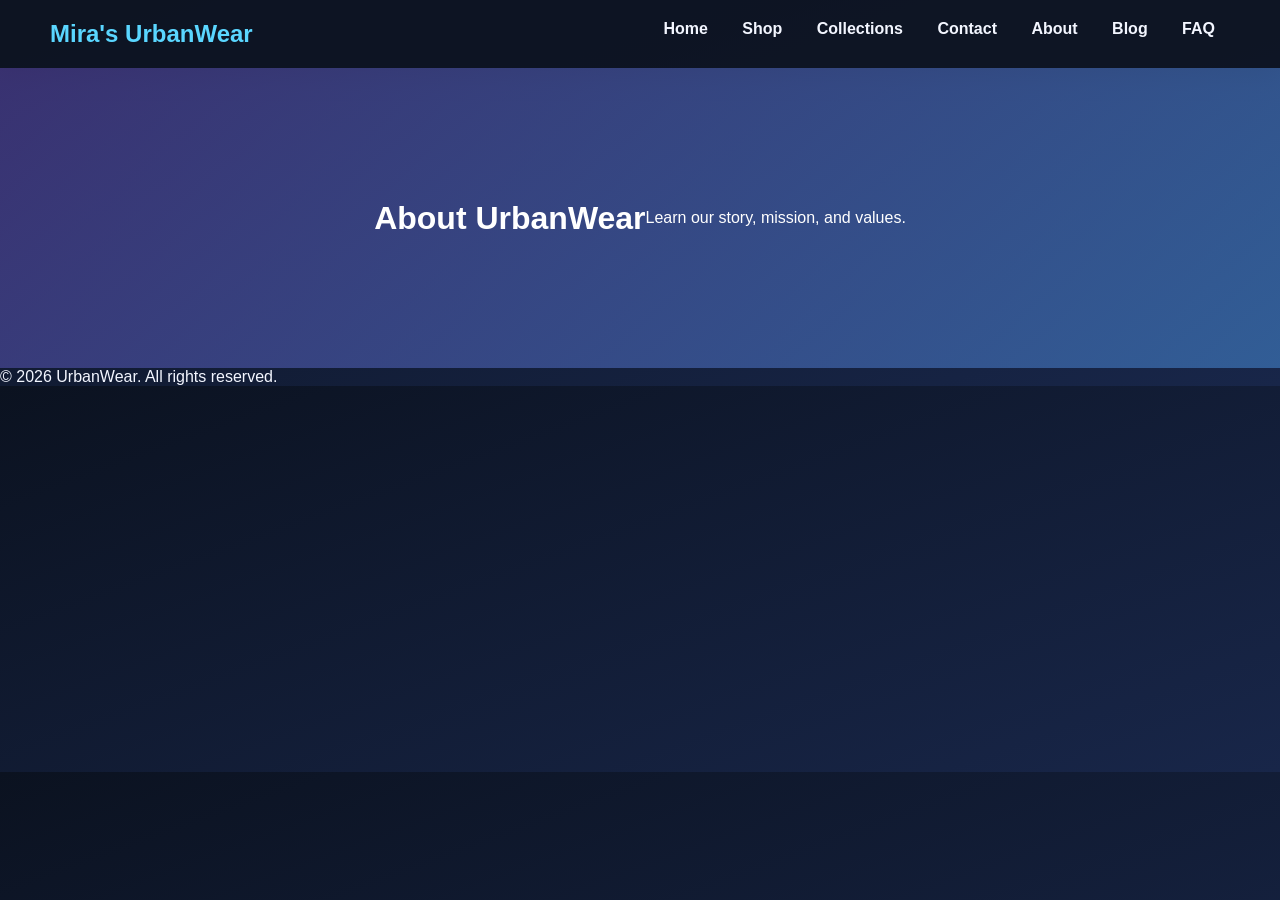
==== pages/about.html @ b2097e36 "pushing my mini project" ====
<!DOCTYPE html>
<html lang="en">
<head>
  <meta charset="UTF-8">
  <title>About - UrbanWear</title>
  <link rel="stylesheet" href="../src/style.css">
</head>
<body>
<header>
  <div class="logo">Mira's UrbanWear</div>
  <nav>
    <a href="../index.html">Home</a>
    <a href="shop.html">Shop</a>
    <a href="collections.html">Collections</a>
    <a href="contact.html">Contact</a>
    <a href="about.html">About</a>
    <a href="blog.html">Blog</a>
    <a href="faq.html">FAQ</a>
  </nav>
</header>
<main class="promo">
  <h1>About UrbanWear</h1>
  <p>Learn our story, mission, and values.</p>
</main>
<footer>
  <p>© 2026 UrbanWear. All rights reserved.</p>
</footer>
</body>
</html>
---- src/style.css ----
:root {
  --bg: #0b1220;
  --text: #f3f6ff;
  --card: #1f2a45;
  --accent: #ff5c8a;
  --accent2: #5ad6ff;
  --muted: #b1c2db;
}

* {
  margin: 0;
  padding: 0;
  box-sizing: border-box;
  font-family: 'Arial', sans-serif;
}

body {
  background: linear-gradient(160deg, #0b1220 0%, #182649 100%);
  color: var(--text);
}

/* NAVBAR */
header {
  display: flex;
  justify-content: space-between;
  padding: 20px 50px;
  background: rgba(14, 20, 35, 0.90);
  box-shadow: 0 6px 25px rgba(0,0,0,0.45);
}

nav a {
  margin: 0 15px;
  text-decoration: none;
  color: var(--text);
  font-weight: 600;
  transition: color .2s ease;
}

nav a:hover {
  color: var(--accent);
}

.logo {
  font-weight: 900;
  font-size: 24px;
  color: var(--accent2);
}

/* HERO */
.hero {
  height: 80vh;
  background: linear-gradient(rgba(11, 18, 32, .65), rgba(11, 18, 32, .65)), url('../images/boutique pic1.webp') no-repeat center/cover;
  display: flex;
  align-items: center;
  padding: 50px;
}

.hero-text {
  max-width: 500px;
  color: white;
}

.hero h1 {
  font-size: 48px;
  margin-bottom: 20px;
}

.hero button {
  padding: 12px 25px;
  background: linear-gradient(120deg, #7b61ff, #9a8cff);
  color: #fff;
  border: none;
  cursor: pointer;
  box-shadow: 0 6px 16px rgba(123,97,255,0.25);
}

/* CATEGORIES */
.categories {
  padding: 60px;
  text-align: center;
}

.category-grid {
  display: flex;
  gap: 20px;
  margin-top: 30px;
  justify-content: center;
}

.card {
  background: var(--card);
  padding: 40px;
  border-radius: 15px;
  width: 200px;
  box-shadow: 0 8px 20px rgba(0,0,0,0.35);
}

.card img {
  width: 100%;
  height: 135px;
  object-fit: cover;
  border-radius: 12px;
  margin-bottom: 12px;
}

.card span {
  display: block;
  font-size: 18px;
  font-weight: 700;
  color: var(--text);
}

/* PRODUCTS */
.products {
  padding: 60px;
  text-align: center;
  background: rgba(12,22,42,.45);
  border-top: 2px solid rgba(90,214,255,0.3);
}

.shop-arrivals {
  margin-top: 40px;
  padding: 35px;
  border-radius: 18px;
  background: linear-gradient(140deg, rgba(123,97,255,0.14), rgba(90,214,255,0.12));
  box-shadow: 0 12px 35px rgba(10, 10, 30, 0.3);
}

.shop-arrivals h2 {
  margin-bottom: 20px;
  color: #f3f6ff;
}

.arrival-grid {
  display: grid;
  gap: 20px;
  grid-template-columns: repeat(auto-fit, minmax(220px, 1fr));
}

.arrival-card {
  background: rgba(15, 28, 55, 0.9);
  border: 1px solid rgba(90,214,255,0.4);
  border-radius: 15px;
  padding: 14px;
  text-align: center;
}

.arrival-card img {
  width: 100%;
  border-radius: 12px;
  object-fit: cover;
  margin-bottom: 12px;
}

.arrival-card h3 {
  margin-bottom: 8px;
  color: #fff;
}

.arrival-card p {
  font-weight: 700;
  color: #a8e7ff;
}

.product-grid {
  display: grid;
  grid-template-columns: repeat(4, 1fr);
  gap: 20px;
  margin-top: 30px;
}

.product {
  background: rgba(28, 40, 70, 0.87);
  padding: 20px;
  border-radius: 15px;
  border: 1px solid rgba(90,214,255,0.4);
}

.product img {
  width: 100%;
  border-radius: 10px;
  border: 2px solid rgba(255,92,138,0.5);
}

/* PROMO */
.promo {
  height: 300px;
  background: linear-gradient(135deg, rgba(72, 60, 139, 0.75), rgba(58, 112, 176, 0.75));
  display: flex;
  align-items: center;
  justify-content: center;
  color: #fff;
}

.promo-text {
  text-align: center;
}

.promo button {
  margin-top: 15px;
  padding: 10px 20px;
  border: none;
  background: linear-gradient(120deg, #6e5f80, #b394c7);
  color: white;
  cursor: pointer;
}

/* NEWSLETTER */
.newsletter {
  padding: 60px;
  text-align: center;
}

.newsletter input {
  padding: 10px;
  width: 250px;
  margin-top: 15px;
}

.newsletter button {
  padding: 10px 20px;
  margin-left: 10px;
  background: linear-gradient(120deg, var(--accent), var(--accent2));
  color: white;
  border: none;
  cursor: pointer;
}
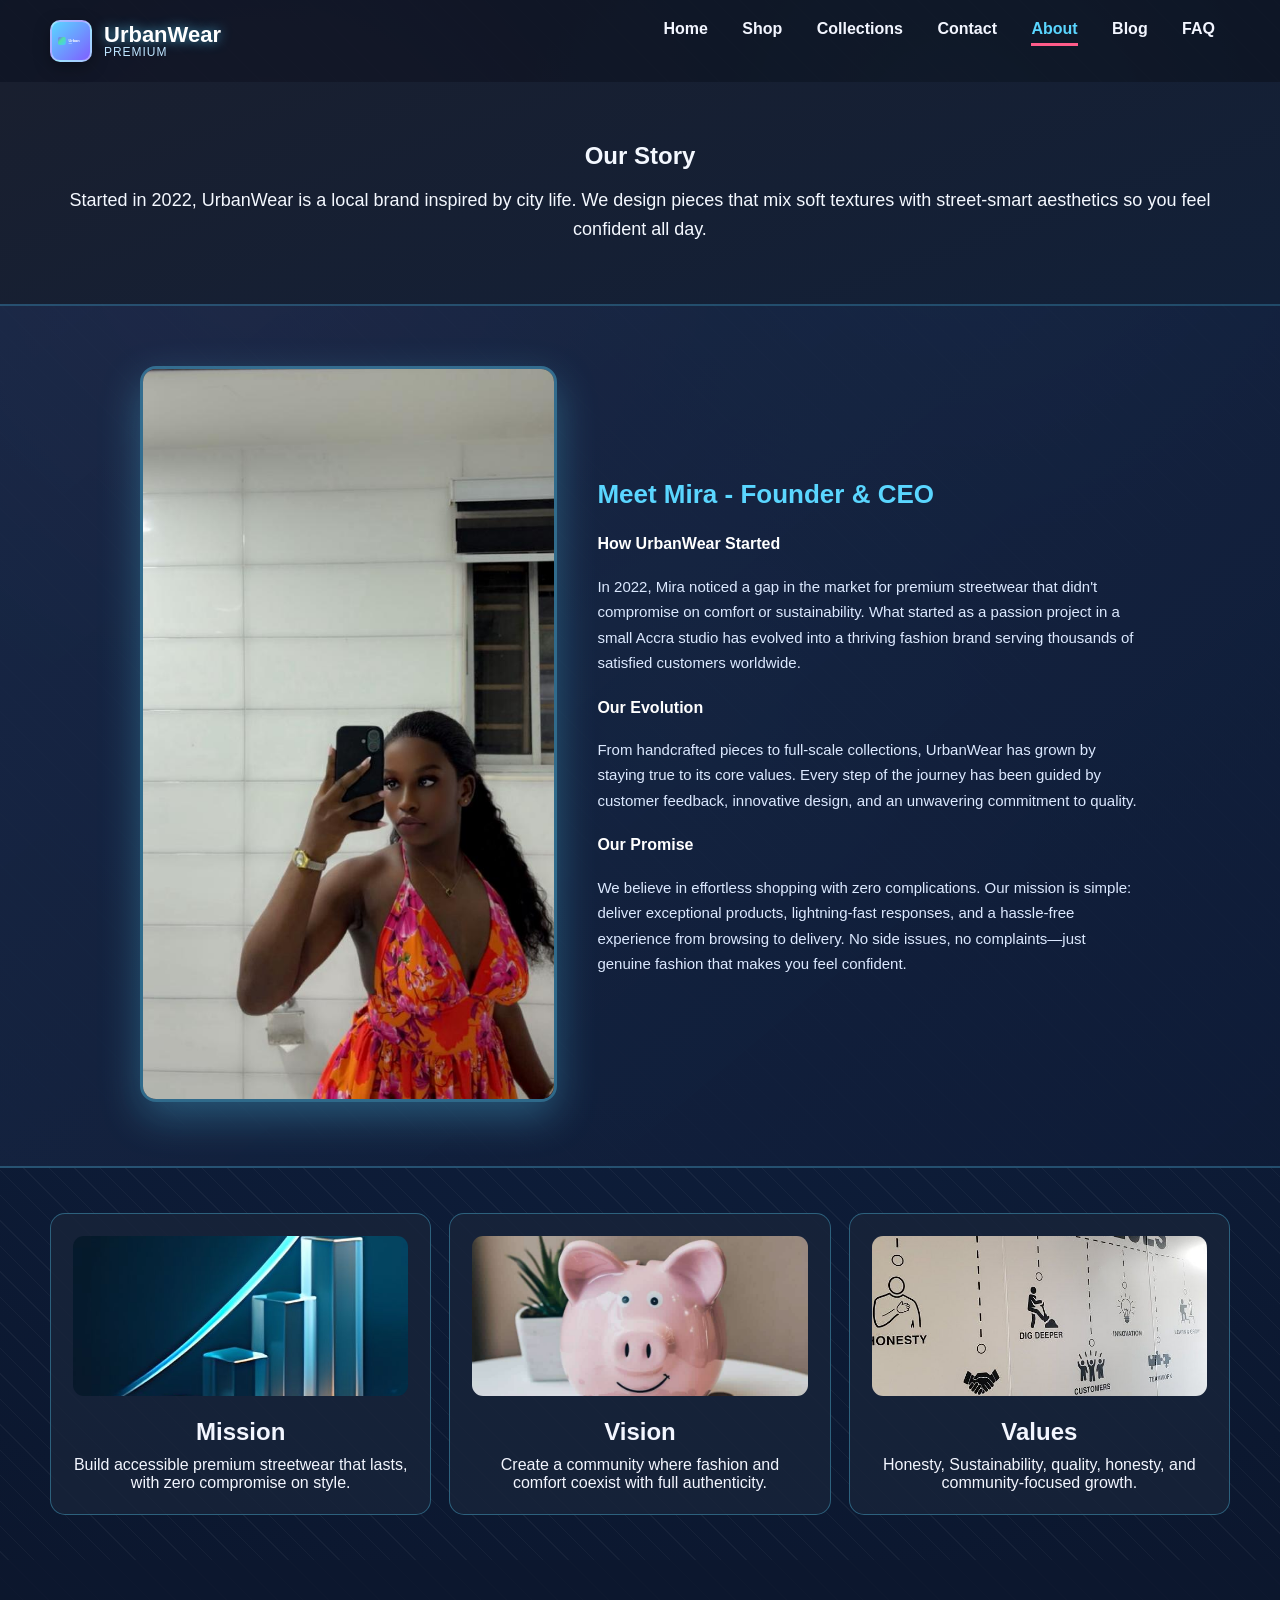
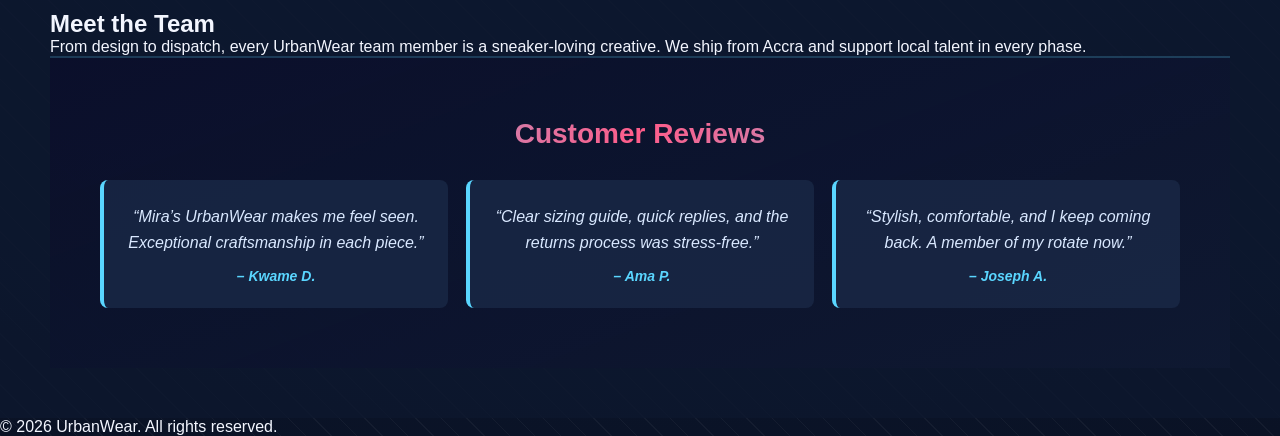
==== commit d0ea7746: "pushing my mini project" ====
--- a/pages/about.html
+++ b/pages/about.html
@@ -7,21 +7,87 @@
 </head>
 <body>
 <header>
-  <div class="logo">Mira's UrbanWear</div>
+  <div class="logo">
+    <img class="brand-logo" src="../images/brand-logo.svg" alt="UrbanWear logo">
+    <div class="logo-text"><strong>UrbanWear</strong><span>Premium</span></div>
+  </div>
   <nav>
     <a href="../index.html">Home</a>
     <a href="shop.html">Shop</a>
     <a href="collections.html">Collections</a>
     <a href="contact.html">Contact</a>
-    <a href="about.html">About</a>
+    <a href="about.html" class="active">About</a>
     <a href="blog.html">Blog</a>
     <a href="faq.html">FAQ</a>
   </nav>
 </header>
-<main class="promo">
-  <h1>About UrbanWear</h1>
-  <p>Learn our story, mission, and values.</p>
-</main>
+
+<section class="story-section">
+  <div class="story-content">
+    <h1>Our Story</h1>
+    <p>Started in 2022, UrbanWear is a local brand inspired by city life. We design pieces that mix soft textures with street-smart aesthetics so you feel confident all day.</p>
+  </div>
+</section>
+
+<section class="ceo-section">
+  <div class="ceo-content">
+    <div class="ceo-image">
+      <img src="../images/WhatsApp Image 2026-03-25 at 11.17.06 PM (1).jpeg" alt="Mira - CEO & Founder">
+    </div>
+    <div class="ceo-story">
+      <h2>Meet Mira - Founder & CEO</h2>
+      <p><strong>How UrbanWear Started</strong></p>
+      <p>In 2022, Mira noticed a gap in the market for premium streetwear that didn't compromise on comfort or sustainability. What started as a passion project in a small Accra studio has evolved into a thriving fashion brand serving thousands of satisfied customers worldwide.</p>
+      <p><strong>Our Evolution</strong></p>
+      <p>From handcrafted pieces to full-scale collections, UrbanWear has grown by staying true to its core values. Every step of the journey has been guided by customer feedback, innovative design, and an unwavering commitment to quality.</p>
+      <p><strong>Our Promise</strong></p>
+      <p>We believe in effortless shopping with zero complications. Our mission is simple: deliver exceptional products, lightning-fast responses, and a hassle-free experience from browsing to delivery. No side issues, no complaints—just genuine fashion that makes you feel confident.</p>
+    </div>
+  </div>
+</section>
+
+<section class="mission-grid">
+  <article>
+    <img src="../images/mission.jpg" alt="Mission image">
+    <h2>Mission</h2>
+    <p>Build accessible premium streetwear that lasts, with zero compromise on style.</p>
+  </article>
+  <article>
+    <img src="../images/vision.jpg" alt="Vision image">
+    <h2>Vision</h2>
+    <p>Create a community where fashion and comfort coexist with full authenticity.</p>
+  </article>
+  <article>
+    <img src="../images/values.jpg" alt="Values image">
+    <h2>Values</h2>
+    <p>Honesty, Sustainability, quality, honesty, and community-focused growth.</p>
+  </article>
+</section>
+
+<section class="team-review">
+  <div class="team-block">
+    <h2>Meet the Team</h2>
+    <p>From design to dispatch, every UrbanWear team member is a sneaker-loving creative. We ship from Accra and support local talent in every phase.</p>
+  </div>
+  <div class="review-boxes">
+    <h2>Customer Reviews</h2>
+    <div class="testimonial-grid">
+      <blockquote>
+        <p>“Mira’s UrbanWear makes me feel seen. Exceptional craftsmanship in each piece.”</p>
+        <footer>– Kwame D.</footer>
+      </blockquote>
+      <blockquote>
+        <p>“Clear sizing guide, quick replies, and the returns process was stress-free.”</p>
+        <footer>– Ama P.</footer>
+      </blockquote>
+      <blockquote>
+        <p>“Stylish, comfortable, and I keep coming back. A member of my rotate now.”</p>
+        <footer>– Joseph A.</footer>
+      </blockquote>
+    </div>
+  </div>
+</section>
+
 <footer>
   <p>© 2026 UrbanWear. All rights reserved.</p>
 </footer>
--- a/src/style.css
+++ b/src/style.css
@@ -15,8 +15,22 @@
 }
 
 body {
-  background: linear-gradient(160deg, #0b1220 0%, #182649 100%);
+  background: radial-gradient(circle at top, #1f2a44 0%, #0e1f3d 42%, #0a1225 100%),
+              repeating-linear-gradient(45deg, rgba(255,255,255,0.04) 0px, rgba(255,255,255,0.04) 1px, transparent 1px, transparent 18px);
+  background-blend-mode: overlay;
   color: var(--text);
+}
+
+body::before {
+  content: "";
+  position: fixed;
+  inset: 0;
+  pointer-events: none;
+  background: radial-gradient(circle at 20% 25%, rgba(255, 92, 138, 0.28), transparent 40%),
+              radial-gradient(circle at 75% 15%, rgba(90, 214, 255, 0.22), transparent 36%),
+              radial-gradient(circle at 55% 80%, rgba(59, 166, 185, 0.18), transparent 36%);
+  mix-blend-mode: screen;
+  z-index: -1;
 }
 
 /* NAVBAR */
@@ -40,10 +54,48 @@
   color: var(--accent);
 }
 
+nav a.active {
+  color: var(--accent2);
+  border-bottom: 3px solid var(--accent);
+  padding-bottom: 6px;
+  font-weight: 700;
+}
+
 .logo {
+  display: inline-flex;
+  align-items: center;
+  gap: 12px;
+}
+
+.brand-logo {
+  width: 42px;
+  height: 42px;
+  background: linear-gradient(135deg, #5ad6ff, #7f5fff);
+  border-radius: 10px;
+  padding: 6px;
+  box-shadow: 0 5px 16px rgba(0, 0, 0, 0.35);
+  border: 2px solid rgba(255, 255, 255, 0.4);
+}
+
+.logo-text {
+  display: flex;
+  flex-direction: column;
+  line-height: 1;
+}
+
+.logo-text strong {
+  font-family: 'Poppins', 'Montserrat', sans-serif;
   font-weight: 900;
-  font-size: 24px;
-  color: var(--accent2);
+  font-size: 22px;
+  color: #ffffff;
+  text-shadow: 0 0 12px rgba(90,214,255,0.7);
+}
+
+.logo-text span {
+  font-size: 0.75rem;
+  color: #bfe5ff;
+  letter-spacing: 0.08em;
+  text-transform: uppercase;
 }
 
 /* HERO */
@@ -93,6 +145,17 @@
   border-radius: 15px;
   width: 200px;
   box-shadow: 0 8px 20px rgba(0,0,0,0.35);
+  display: flex;
+  flex-direction: column;
+  align-items: center;
+  text-decoration: none;
+  cursor: pointer;
+  transition: transform 0.3s ease, box-shadow 0.3s ease;
+}
+
+.card:hover {
+  transform: translateY(-6px);
+  box-shadow: 0 12px 28px rgba(90, 214, 255, 0.3);
 }
 
 .card img {
@@ -174,12 +237,59 @@
   padding: 20px;
   border-radius: 15px;
   border: 1px solid rgba(90,214,255,0.4);
+  position: relative;
+  text-decoration: none;
+  display: flex;
+  flex-direction: column;
+  cursor: pointer;
+  transition: transform 0.3s ease, box-shadow 0.3s ease;
+}
+
+.product:hover {
+  transform: translateY(-4px);
+  box-shadow: 0 10px 25px rgba(90, 214, 255, 0.3);
 }
 
 .product img {
   width: 100%;
   border-radius: 10px;
   border: 2px solid rgba(255,92,138,0.5);
+}
+
+.product h3 {
+  color: var(--text);
+  margin-top: 12px;
+}
+
+.product p {
+  color: #ffd700;
+  font-weight: 700;
+}
+
+/* Product Badges */
+.badge {
+  position: absolute;
+  top: 12px;
+  right: 12px;
+  padding: 6px 12px;
+  border-radius: 8px;
+  font-size: 12px;
+  font-weight: 700;
+  z-index: 10;
+  text-transform: uppercase;
+  letter-spacing: 0.05em;
+}
+
+.badge.sold-out {
+  background: linear-gradient(135deg, #ff4757, #ee5a6f);
+  color: #fff;
+  box-shadow: 0 4px 12px rgba(255, 71, 87, 0.5);
+}
+
+.badge.limited {
+  background: linear-gradient(135deg, #ffa502, #ff6900);
+  color: #fff;
+  box-shadow: 0 4px 12px rgba(255, 165, 2, 0.5);
 }
 
 /* PROMO */
@@ -205,6 +315,24 @@
   cursor: pointer;
 }
 
+.btn-link {
+  display: inline-block;
+  margin-top: 15px;
+  padding: 12px 28px;
+  background: linear-gradient(120deg, #7b61ff, #9a8cff);
+  color: white;
+  text-decoration: none;
+  border-radius: 8px;
+  font-weight: 700;
+  transition: transform 0.2s ease, box-shadow 0.2s ease;
+  box-shadow: 0 6px 16px rgba(123,97,255,0.35);
+}
+
+.btn-link:hover {
+  transform: translateY(-2px);
+  box-shadow: 0 8px 20px rgba(123,97,255,0.5);
+}
+
 /* NEWSLETTER */
 .newsletter {
   padding: 60px;
@@ -226,3 +354,1130 @@
   cursor: pointer;
 }
 
+/* New pages and components */
+.hero-alt {
+  height: 55vh;
+  background: linear-gradient(140deg, rgba(31, 42, 67, 0.78), rgba(90, 214, 255, 0.35)), url('../images/boutique pic2.webp') no-repeat center/cover;
+  display: flex;
+  align-items: center;
+  padding: 50px;
+}
+
+.story-section {
+  background: linear-gradient(160deg, #191f2f, #122038);
+  color: #f4f8ff;
+  padding: 60px 50px;
+  text-align: center;
+}
+
+.story-content p {
+  margin-top: 16px;
+  font-size: 18px;
+  line-height: 1.6;
+}
+
+.ceo-section {
+  padding: 60px 50px;
+  background: linear-gradient(140deg, rgba(25, 40, 70, 0.9), rgba(15, 28, 55, 0.95));
+  border-top: 2px solid rgba(90, 214, 255, 0.25);
+  border-bottom: 2px solid rgba(90, 214, 255, 0.25);
+}
+
+.ceo-content {
+  display: grid;
+  grid-template-columns: 1fr 1.3fr;
+  gap: 40px;
+  align-items: center;
+  max-width: 1000px;
+  margin: 0 auto;
+}
+
+.ceo-image img {
+  width: 100%;
+  border-radius: 16px;
+  box-shadow: 0 15px 40px rgba(90, 214, 255, 0.3);
+  border: 3px solid rgba(90, 214, 255, 0.4);
+}
+
+.ceo-story h2 {
+  font-size: 26px;
+  margin-bottom: 20px;
+  color: #5ad6ff;
+}
+
+.ceo-story p {
+  margin-bottom: 16px;
+  line-height: 1.7;
+  color: #dce9ff;
+  font-size: 15px;
+}
+
+.ceo-story strong {
+  color: #fff;
+  display: block;
+  margin-top: 18px;
+  margin-bottom: 8px;
+  font-size: 16px;
+}
+
+/* Sizes Guide */
+.sizes-guide {
+  background: rgba(25, 40, 70, 0.85);
+  border: 1px dashed rgba(90, 214, 255, 0.4);
+  border-radius: 12px;
+  padding: 20px;
+  margin-bottom: 30px;
+  text-align: center;
+}
+
+.sizes-guide h3 {
+  color: #5ad6ff;
+  margin-bottom: 8px;
+}
+
+.sizes-display {
+  display: flex;
+  gap: 10px;
+  justify-content: center;
+  flex-wrap: wrap;
+}
+
+.size-badge {
+  background: linear-gradient(135deg, rgba(90, 214, 255, 0.3), rgba(123, 97, 255, 0.3));
+  border: 2px solid rgba(90, 214, 255, 0.5);
+  color: #5ad6ff;
+  padding: 8px 14px;
+  border-radius: 8px;
+  font-weight: 700;
+  font-size: 14px;
+  transition: all 0.2s ease;
+}
+
+.size-badge:hover {
+  background: linear-gradient(135deg, #5ad6ff, #7f5fff);
+  color: #fff;
+  border-color: #5ad6ff;
+  cursor: pointer;
+}
+
+/* Cute Contact Boxes */
+.contact-boxes {
+  display: grid;
+  grid-template-columns: 1fr 1fr;
+  gap: 20px;
+  margin-top: 30px;
+}
+
+.info-box {
+  background: linear-gradient(135deg, rgba(40, 60, 95, 0.95), rgba(30, 50, 85, 0.95));
+  border: 2px solid rgba(90, 214, 255, 0.35);
+  border-radius: 16px;
+  padding: 25px;
+  box-shadow: 0 8px 24px rgba(90, 214, 255, 0.15);
+  transition: all 0.3s ease;
+}
+
+.info-box:hover {
+  transform: translateY(-6px);
+  box-shadow: 0 12px 32px rgba(90, 214, 255, 0.25);
+  border-color: rgba(90, 214, 255, 0.6);
+}
+
+.info-box h3 {
+  color: #5ad6ff;
+  font-size: 20px;
+  margin-bottom: 12px;
+}
+
+.info-box p {
+  color: #dce9ff;
+  margin: 6px 0;
+  font-size: 15px;
+}
+
+.info-box ul {
+  margin: 0;
+  padding: 0;
+}
+
+/* Map Container */
+.map-container {
+  padding: 40px 50px;
+  background: rgba(15, 25, 50, 0.9);
+  border-top: 2px solid rgba(90, 214, 255, 0.2);
+  border-bottom: 2px solid rgba(90, 214, 255, 0.2);
+}
+
+.map-container h2 {
+  text-align: center;
+  margin-bottom: 20px;
+  color: #fff;
+}
+
+.map-container iframe {
+  box-shadow: 0 10px 30px rgba(0, 0, 0, 0.4);
+}
+
+@media (max-width: 960px) {
+  .contact-boxes {
+    grid-template-columns: 1fr;
+  }
+  .ceo-content {
+    grid-template-columns: 1fr;
+  }
+}
+
+.mission-grid {
+  display: grid;
+  grid-template-columns: repeat(auto-fit, minmax(220px, 1fr));
+  gap: 18px;
+  margin: 45px 50px;
+}
+
+.mission-grid article {
+  background: rgba(25, 36, 58, 0.84);
+  border: 1px solid rgba(90, 214, 255, 0.35);
+  padding: 22px;
+  border-radius: 15px;
+  display: flex;
+  flex-direction: column;
+  align-items: center;
+  text-align: center;
+}
+
+.mission-grid img {
+  width: 100%;
+  height: 160px;
+  object-fit: cover;
+  border-radius: 11px;
+  margin-bottom: 12px;
+}
+
+.mission-grid h2 {
+  margin: 10px 0;
+}
+
+
+.team-review, .review-boxes {
+  padding: 50px;
+  background: rgba(13, 24, 46, 0.85);
+}
+
+.review-boxes h2 {
+  margin-bottom: 20px;
+}
+
+.testimonial-grid {
+  display: grid;
+  gap: 20px;
+  grid-template-columns: repeat(auto-fit, minmax(220px, 1fr));
+}
+
+.testimonial-grid blockquote {
+  background: rgba(28, 40, 70, 0.95);
+  border-left: 3px solid var(--accent2);
+  padding: 20px;
+  border-radius: 12px;
+  color: #e3eff9;
+}
+
+.testimonial-grid footer {
+  margin-top: 12px;
+  color: #c3d7ed;
+  font-style: italic;
+}
+
+.collection-grid, .article-grid {
+  display: grid;
+  gap: 20px;
+  padding: 40px 50px;
+  grid-template-columns: repeat(auto-fit, minmax(220px, 1fr));
+}
+
+.collection-card, .blog-card {
+  background: rgba(26, 37, 61, 0.92);
+  padding: 16px;
+  border-radius: 14px;
+  border: 1px solid rgba(90, 214, 255, 0.3);
+}
+
+.collection-card img, .blog-card img {
+  width: 100%;
+  border-radius: 12px;
+  height: 170px;
+  object-fit: cover;
+  margin-bottom: 12px;
+}
+
+.collection-card h3, .blog-card h2 {
+  margin-bottom: 10px;
+}
+
+.contact-hero, .faq-hero, .blog-hero {
+  background: linear-gradient(150deg, rgba(109, 57, 143, 0.80), rgba(59, 112, 176, 0.80));
+  color: #fff;
+  text-align: center;
+  padding: 70px 30px;
+}
+
+.contact-grid {
+  display: grid;
+  grid-template-columns: 1.2fr 1fr;
+  gap: 20px;
+  padding: 40px 50px;
+}
+
+.contact-form, .contact-info {
+  background: rgba(20, 35, 58, 0.95);
+  border: 1px solid rgba(90, 214, 255, 0.35);
+  border-radius: 14px;
+  padding: 22px;
+}
+
+.contact-form label {
+  display: block;
+  color: #dce9ff;
+  margin-top: 12px;
+}
+
+.contact-form input, .contact-form textarea {
+  width: 100%;
+  margin-top: 6px;
+  padding: 10px;
+  border-radius: 8px;
+  border: 1px solid rgba(168, 231, 255, 0.5);
+  background: rgba(10, 16, 31, 0.9);
+  color: #f5fbff;
+}
+
+.contact-form textarea {
+  min-height: 140px;
+}
+
+.contact-form button {
+  margin-top: 14px;
+  background: linear-gradient(120deg, #ff5c8a, #6ecbcc);
+  border: none;
+  color: #fff;
+  padding: 10px 18px;
+  border-radius: 10px;
+  cursor: pointer;
+}
+
+.faq-accordion {
+  padding: 40px 50px;
+}
+
+.faq-item {
+  background: rgba(19, 31, 52, 0.95);
+  border: 1px solid rgba(90, 214, 255, 0.35);
+  margin-bottom: 10px;
+  padding: 16px;
+  border-radius: 12px;
+}
+
+.faq-item h3 {
+  margin-bottom: 8px;
+}
+
+.button, .btn-link, .hero button, .promo button {
+  transition: transform .2s ease, opacity .2s ease;
+}
+
+.button:hover, .btn-link:hover, .hero button:hover, .promo button:hover {
+  transform: translateY(-2px);
+  opacity: .9;
+}
+
+@media (max-width: 960px) {
+  header { padding: 15px 30px; }
+  .contact-grid, .mission-grid, .collection-grid, .article-grid, .product-grid {
+    grid-template-columns: 1fr;
+  }
+  .hero, .hero-alt { height: auto; padding: 50px 20px; }
+}
+
+/* Featured Showcase */
+.featured-showcase {
+  padding: 60px 50px;
+  text-align: center;
+  background: linear-gradient(160deg, rgba(20, 35, 60, 0.9), rgba(15, 25, 50, 0.85));
+  border-top: 2px solid rgba(90, 214, 255, 0.25);
+}
+
+.featured-showcase h2 {
+  font-size: 32px;
+  margin-bottom: 8px;
+  color: #fff;
+}
+
+.featured-showcase > p {
+  color: #bfe5ff;
+  margin-bottom: 30px;
+  font-size: 16px;
+}
+
+.showcase-boxes {
+  display: grid;
+  grid-template-columns: 2fr 1fr 1fr 1fr;
+  gap: 18px;
+  margin-bottom: 20px;
+}
+
+.showcase-box {
+  position: relative;
+  height: 220px;
+  border-radius: 14px;
+  overflow: hidden;
+  cursor: pointer;
+  box-shadow: 0 10px 30px rgba(0, 0, 0, 0.45);
+  transition: transform 0.35s ease, box-shadow 0.35s ease;
+}
+
+.showcase-box:hover {
+  transform: translateY(-10px) scale(1.03);
+  box-shadow: 0 20px 45px rgba(90, 214, 255, 0.4);
+}
+
+.showcase-box.large {
+  height: 280px;
+  grid-column: span 1;
+}
+
+.showcase-box img {
+  width: 100%;
+  height: 100%;
+  object-fit: cover;
+  transition: scale 0.4s ease;
+}
+
+.showcase-box:hover img {
+  scale: 1.1;
+}
+
+.showcase-box .box-overlay {
+  position: absolute;
+  inset: 0;
+  background: linear-gradient(180deg, transparent 30%, rgba(11, 18, 32, 0.98) 100%);
+  display: flex;
+  flex-direction: column;
+  justify-content: flex-end;
+  padding: 20px;
+  color: #fff;
+  opacity: 0;
+  transition: opacity 0.3s ease;
+}
+
+.showcase-box:hover .box-overlay {
+  opacity: 1;
+}
+
+.showcase-box h3 {
+  font-size: 18px;
+  font-weight: 700;
+  margin-bottom: 4px;
+}
+
+.showcase-box span {
+  font-size: 12px;
+  color: #a8e7ff;
+  text-transform: uppercase;
+  letter-spacing: 0.08em;
+}
+
+@media (max-width: 960px) {
+  .showcase-boxes {
+    grid-template-columns: repeat(2, 1fr);
+  }
+  .showcase-box.large {
+    grid-column: span 1;
+    height: 220px;
+  }
+}
+
+/* Shopping Cart Section */
+.shopping-cart-section {
+  padding: 50px;
+  background: rgba(15, 25, 50, 0.9);
+}
+
+.shopping-cart-section h2 {
+  text-align: center;
+  margin-bottom: 30px;
+}
+
+.cart-container {
+  display: grid;
+  grid-template-columns: 2fr 1fr;
+  gap: 20px;
+}
+
+.cart-items {
+  background: rgba(25, 40, 70, 0.85);
+  border: 1px solid rgba(90, 214, 255, 0.3);
+  border-radius: 14px;
+  padding: 30px;
+  min-height: 300px;
+}
+
+.empty-cart {
+  text-align: center;
+  display: flex;
+  flex-direction: column;
+  justify-content: center;
+  height: 100%;
+  color: #bfe5ff;
+}
+
+.cart-summary {
+  background: linear-gradient(135deg, rgba(31, 42, 67, 0.9), rgba(20, 35, 60, 0.95));
+  border: 1px solid rgba(90, 214, 255, 0.35);
+  border-radius: 14px;
+  padding: 20px;
+  height: fit-content;
+  position: sticky;
+  top: 20px;
+}
+
+.cart-summary h3 {
+  margin-bottom: 15px;
+  font-size: 18px;
+}
+
+.summary-row {
+  display: flex;
+  justify-content: space-between;
+  margin-bottom: 10px;
+  color: #dce9ff;
+}
+
+.summary-row.total {
+  font-size: 18px;
+  font-weight: 700;
+  color: #5ad6ff;
+}
+
+.checkout-btn {
+  width: 100%;
+  padding: 12px;
+  margin-top: 15px;
+  background: linear-gradient(120deg, #7b61ff, #9a8cff);
+  border: none;
+  color: white;
+  border-radius: 8px;
+  font-weight: 700;
+  cursor: pointer;
+}
+
+.checkout-btn:disabled {
+  background: #555;
+  cursor: not-allowed;
+  opacity: 0.6;
+}
+
+/* Order Tracking */
+.order-tracking {
+  padding: 50px;
+  background: rgba(20, 35, 60, 0.85);
+}
+
+.order-tracking h2 {
+  text-align: center;
+  margin-bottom: 30px;
+}
+
+.tracking-container {
+  display: grid;
+  grid-template-columns: 1fr 1.2fr;
+  gap: 20px;
+}
+
+.tracking-form {
+  background: rgba(25, 40, 70, 0.9);
+  border: 1px solid rgba(90, 214, 255, 0.3);
+  border-radius: 14px;
+  padding: 20px;
+}
+
+.tracking-form input {
+  width: 100%;
+  padding: 10px;
+  margin-bottom: 10px;
+  border-radius: 8px;
+  border: 1px solid rgba(90, 214, 255, 0.4);
+  background: rgba(10, 16, 31, 0.95);
+  color: #f5fbff;
+}
+
+.tracking-form button {
+  width: 100%;
+  padding: 12px;
+  background: linear-gradient(120deg, #ff5c8a, #5ad6ff);
+  border: none;
+  color: white;
+  border-radius: 8px;
+  font-weight: 700;
+  cursor: pointer;
+}
+
+.tracking-status {
+  background: rgba(25, 40, 70, 0.9);
+  border: 1px solid rgba(90, 214, 255, 0.3);
+  border-radius: 14px;
+  padding: 20px;
+}
+
+.status-timeline {
+  display: flex;
+  justify-content: space-between;
+  margin-top: 20px;
+}
+
+.status-step {
+  text-align: center;
+  flex: 1;
+}
+
+.status-circle {
+  width: 50px;
+  height: 50px;
+  background: rgba(58, 112, 176, 0.5);
+  border: 2px solid rgba(90, 214, 255, 0.4);
+  border-radius: 50%;
+  display: flex;
+  align-items: center;
+  justify-content: center;
+  margin: 0 auto 10px;
+  font-size: 20px;
+  color: #a8e7ff;
+}
+
+.status-circle.completed {
+  background: linear-gradient(135deg, #5ad6ff, #4ac8ff);
+  border-color: #5ad6ff;
+  color: #0b1220;
+}
+
+.status-step p {
+  font-weight: 700;
+  margin-bottom: 4px;
+}
+
+.status-step span {
+  font-size: 12px;
+  color: #8ba5c9;
+}
+
+/* Customer Feedback */
+.customer-feedback {
+  padding: 50px;
+  background: rgba(15, 25, 50, 0.9);
+}
+
+.customer-feedback h2 {
+  text-align: center;
+}
+
+.customer-feedback > p {
+  text-align: center;
+  color: #bfe5ff;
+  margin-bottom: 25px;
+}
+
+.feedback-form {
+  max-width: 600px;
+  margin: 0 auto;
+  background: rgba(25, 40, 70, 0.9);
+  border: 1px solid rgba(90, 214, 255, 0.3);
+  border-radius: 14px;
+  padding: 20px;
+}
+
+.feedback-form textarea {
+  width: 100%;
+  min-height: 140px;
+  padding: 12px;
+  border-radius: 8px;
+  border: 1px solid rgba(90, 214, 255, 0.4);
+  background: rgba(10, 16, 31, 0.95);
+  color: #f5fbff;
+  margin-bottom: 15px;
+  resize: vertical;
+}
+
+.rating {
+  margin-bottom: 15px;
+}
+
+.rating label {
+  display: block;
+  margin-bottom: 10px;
+  color: #dce9ff;
+  font-weight: 600;
+}
+
+.stars {
+  display: flex;
+  gap: 10px;
+  justify-content: center;
+}
+
+.star {
+  font-size: 32px;
+  color: #444;
+  cursor: pointer;
+  transition: color 0.2s ease;
+}
+
+.star.active {
+  color: #ffd700;
+}
+
+.submit-feedback {
+  width: 100%;
+  padding: 12px;
+  background: linear-gradient(120deg, #7b61ff, #9a8cff);
+  border: none;
+  color: white;
+  border-radius: 8px;
+  font-weight: 700;
+  cursor: pointer;
+}
+
+@media (max-width: 960px) {
+  .cart-container, .tracking-container {
+    grid-template-columns: 1fr;
+  }
+  .status-timeline {
+    flex-direction: column;
+  }
+}
+
+/* Category Showcase */
+.category-showcase {
+  padding: 50px;
+  background: rgba(15, 25, 50, 0.85);
+  border-top: 1px solid rgba(90, 214, 255, 0.2);
+  border-bottom: 1px solid rgba(90, 214, 255, 0.2);
+  margin-bottom: 20px;
+}
+
+.category-showcase h2 {
+  margin-bottom: 30px;
+  text-align: center;
+  font-size: 28px;
+}
+
+.showcase-grid {
+  display: grid;
+  grid-template-columns: repeat(4, 1fr);
+  gap: 18px;
+}
+
+.showcase-grid.alt {
+  grid-template-columns: 1fr 1.4fr 1fr 1fr;
+}
+
+.showcase-card {
+  position: relative;
+  height: 260px;
+  border-radius: 16px;
+  overflow: hidden;
+  box-shadow: 0 10px 30px rgba(0, 0, 0, 0.5);
+  transition: transform 0.3s ease, box-shadow 0.3s ease;
+  cursor: pointer;
+}
+
+.showcase-card .badge {
+  position: absolute;
+  top: 10px;
+  right: 10px;
+  z-index: 15;
+}
+
+.showcase-card:hover {
+  transform: translateY(-8px) scale(1.02);
+  box-shadow: 0 15px 40px rgba(90, 214, 255, 0.4);
+}
+
+.showcase-card.large {
+  height: 320px;
+  grid-column: span 1;
+  grid-row: span 1;
+}
+
+.showcase-card img {
+  width: 100%;
+  height: 100%;
+  object-fit: cover;
+  transition: scale 0.4s ease;
+}
+
+.showcase-card:hover img {
+  scale: 1.08;
+}
+
+.showcase-card .overlay {
+  position: absolute;
+  inset: 0;
+  background: linear-gradient(180deg, transparent 40%, rgba(11, 18, 32, 0.95) 100%);
+  display: flex;
+  flex-direction: column;
+  justify-content: flex-end;
+  padding: 16px;
+  color: #fff;
+  opacity: 0;
+  transition: opacity 0.3s ease;
+}
+
+.showcase-card:hover .overlay {
+  opacity: 1;
+}
+
+.showcase-card h3 {
+  font-size: 16px;
+  margin-bottom: 6px;
+  font-weight: 700;
+}
+
+.showcase-card p {
+  font-weight: 600;
+  color: #ffd700;
+}
+
+@media (max-width: 960px) {
+  .showcase-grid, .showcase-grid.alt {
+    grid-template-columns: repeat(2, 1fr);
+  }
+  .showcase-card.large {
+    grid-column: span 1;
+  }
+}
+
+
+.section-title {
+  margin-bottom: 20px;
+  text-align: center;
+  color: #fff;
+}
+
+.info-grid {
+  display: grid;
+  grid-template-columns: repeat(auto-fit, minmax(250px, 1fr));
+  gap: 20px;
+  margin: 40px 0;
+}
+
+.info-card {
+  background: linear-gradient(135deg, rgba(123,97,255,0.25), rgba(90,214,255,0.14));
+  border: 1px solid rgba(123,97,255,0.4);
+  border-radius: 16px;
+  padding: 25px;
+  box-shadow: 0 10px 25px rgba(0, 0, 0, 0.25);
+}
+
+.info-card h3 {
+  margin-bottom: 10px;
+  color: #fff;
+}
+
+.info-card p {
+  color: #d9e8ff;
+  line-height: 1.6;
+}
+
+.testimonials {
+  padding: 60px 20px;
+  background: linear-gradient(160deg, rgba(10, 14, 42, 0.95), rgba(24, 38, 73, 0.92));
+}
+
+.testimonial-grid {
+  display: grid;
+  grid-template-columns: repeat(auto-fit, minmax(240px, 1fr));
+  gap: 18px;
+}
+
+.testimonial {
+  background: rgba(21, 33, 56, 0.95);
+  border: 1px solid rgba(90, 214, 255, 0.4);
+  border-radius: 16px;
+  padding: 20px;
+  box-shadow: 0 8px 20px rgba(0,0,0,0.3);
+}
+
+.testimonial h4 {
+  margin-bottom: 8px;
+  color: var(--accent);
+}
+
+.testimonial p {
+  color: #e0efff;
+  font-size: 14px;
+  line-height: 1.5;
+}
+
+.cta-band {
+  margin: 40px 0;
+  padding: 40px 20px;
+  background: linear-gradient(120deg, rgba(255,92,138,0.9), rgba(90,214,255,0.9));
+  border-radius: 16px;
+  text-align: center;
+}
+
+.cta-band h2 {
+  margin-bottom: 12px;
+}
+
+.cta-band button {
+  padding: 12px 35px;
+  background: #100f1f;
+  color: #fff;
+  border: 1px solid rgba(255, 255, 255, 0.25);
+  border-radius: 10px;
+  cursor: pointer;
+}
+
+.hero-alt {
+  padding: 90px 30px;
+  text-align: center;
+  background: linear-gradient(160deg, rgba(12, 20, 42, .9), rgba(27, 39, 70, .9));
+  color: #f8fbff;
+}
+
+.hero-alt h1 {
+  font-size: 46px;
+  margin-bottom: 16px;
+}
+
+.hero-alt p {
+  font-size: 18px;
+  color: #c7daee;
+}
+
+/* Blog Redesign - No Images */
+.blog-container {
+  display: grid;
+  grid-template-columns: repeat(auto-fit, minmax(320px, 1fr));
+  gap: 24px;
+  padding: 50px;
+  max-width: 1200px;
+  margin: 0 auto;
+}
+
+.blog-card-alt {
+  background: linear-gradient(135deg, rgba(25, 40, 70, 0.95), rgba(20, 35, 60, 0.88));
+  border: 2px solid rgba(90, 214, 255, 0.25);
+  border-left: 6px solid var(--accent2);
+  border-radius: 14px;
+  padding: 28px;
+  transition: all 0.35s cubic-bezier(0.34, 1.56, 0.64, 1);
+  position: relative;
+  overflow: hidden;
+}
+
+.blog-card-alt::before {
+  content: "";
+  position: absolute;
+  top: 0;
+  left: 0;
+  right: 0;
+  height: 4px;
+  background: linear-gradient(90deg, var(--accent), var(--accent2), var(--accent));
+  opacity: 0;
+  transition: opacity 0.35s ease;
+}
+
+.blog-card-alt:hover {
+  transform: translateY(-8px) scale(1.02);
+  border-color: rgba(90, 214, 255, 0.5);
+  box-shadow: 0 15px 45px rgba(90, 214, 255, 0.3), 
+              inset 0 1px 0 rgba(255, 255, 255, 0.1);
+}
+
+.blog-card-alt:hover::before {
+  opacity: 1;
+}
+
+.blog-header {
+  display: flex;
+  justify-content: space-between;
+  align-items: center;
+  margin-bottom: 16px;
+  gap: 10px;
+  flex-wrap: wrap;
+}
+
+.blog-category {
+  display: inline-block;
+  padding: 6px 14px;
+  border-radius: 20px;
+  font-size: 12px;
+  font-weight: 700;
+  text-transform: uppercase;
+  letter-spacing: 0.08em;
+}
+
+.blog-category.fashion {
+  background: rgba(255, 92, 138, 0.2);
+  color: #ff9ab8;
+  border: 1px solid rgba(255, 92, 138, 0.4);
+}
+
+.blog-category.quality {
+  background: rgba(90, 214, 255, 0.2);
+  color: #7fd9ff;
+  border: 1px solid rgba(90, 214, 255, 0.4);
+}
+
+.blog-category.styling {
+  background: rgba(123, 97, 255, 0.2);
+  color: #c4b0ff;
+  border: 1px solid rgba(123, 97, 255, 0.4);
+}
+
+.blog-category.trend {
+  background: rgba(126, 188, 99, 0.2);
+  color: #a8d76a;
+  border: 1px solid rgba(126, 188, 99, 0.4);
+}
+
+.read-time {
+  font-size: 12px;
+  color: #8ba5c9;
+  font-weight: 600;
+  background: rgba(90, 214, 255, 0.1);
+  padding: 4px 10px;
+  border-radius: 12px;
+}
+
+.blog-card-alt h2 {
+  font-size: 22px;
+  line-height: 1.4;
+  margin-bottom: 14px;
+  color: #fff;
+  transition: color 0.35s ease;
+}
+
+.blog-card-alt:hover h2 {
+  color: var(--accent2);
+}
+
+.blog-card-alt p {
+  color: #d9e8ff;
+  line-height: 1.7;
+  margin-bottom: 18px;
+  font-size: 15px;
+}
+
+.blog-meta {
+  display: flex;
+  gap: 16px;
+  margin-bottom: 18px;
+  padding-bottom: 14px;
+  border-bottom: 1px solid rgba(90, 214, 255, 0.15);
+  font-size: 13px;
+}
+
+.author {
+  color: #9ebdff;
+  font-weight: 600;
+}
+
+.date {
+  color: #7a8fa8;
+}
+
+.read-more {
+  display: inline-block;
+  color: var(--accent2);
+  text-decoration: none;
+  font-weight: 700;
+  font-size: 14px;
+  transition: all 0.3s ease;
+  position: relative;
+  padding-right: 20px;
+}
+
+.read-more::after {
+  content: "→";
+  position: absolute;
+  right: 0;
+  transition: transform 0.3s ease;
+}
+
+.read-more:hover {
+  color: var(--accent);
+}
+
+.read-more:hover::after {
+  transform: translateX(6px);
+}
+
+/* Review/Testimonials section after blog cards */
+.review-boxes {
+  padding: 60px 50px;
+  text-align: center;
+  background: linear-gradient(160deg, rgba(10, 14, 42, 0.85), rgba(15, 25, 50, 0.90));
+  border-top: 2px solid rgba(90, 214, 255, 0.2);
+}
+
+.review-boxes h2 {
+  font-size: 28px;
+  margin-bottom: 30px;
+  background: linear-gradient(120deg, var(--accent2), var(--accent), var(--accent2));
+  -webkit-background-clip: text;
+  -webkit-text-fill-color: transparent;
+  background-clip: text;
+}
+
+.testimonial-grid blockquote {
+  background: rgba(25, 40, 70, 0.8);
+  border-left: 4px solid var(--accent2);
+  padding: 24px;
+  margin: 0;
+  border-radius: 8px;
+  transition: all 0.3s ease;
+}
+
+.testimonial-grid blockquote:hover {
+  transform: translateY(-4px);
+  box-shadow: 0 10px 30px rgba(90, 214, 255, 0.2);
+  border-left-color: var(--accent);
+}
+
+.testimonial-grid blockquote p {
+  color: #d9e8ff;
+  font-style: italic;
+  margin-bottom: 12px;
+  line-height: 1.6;
+}
+
+.testimonial-grid blockquote footer {
+  color: var(--accent2);
+  font-weight: 600;
+  font-size: 14px;
+}
+
+@media (max-width: 960px) {
+  .blog-container {
+    grid-template-columns: repeat(auto-fit, minmax(280px, 1fr));
+    padding: 30px;
+  }
+  
+  .blog-card-alt {
+    padding: 20px;
+  }
+  
+  .blog-card-alt h2 {
+    font-size: 20px;
+  }
+  
+  .review-boxes {
+    padding: 40px 30px;
+  }
+  
+  .testimonial-grid {
+    grid-template-columns: 1fr;
+  }
+}
+
